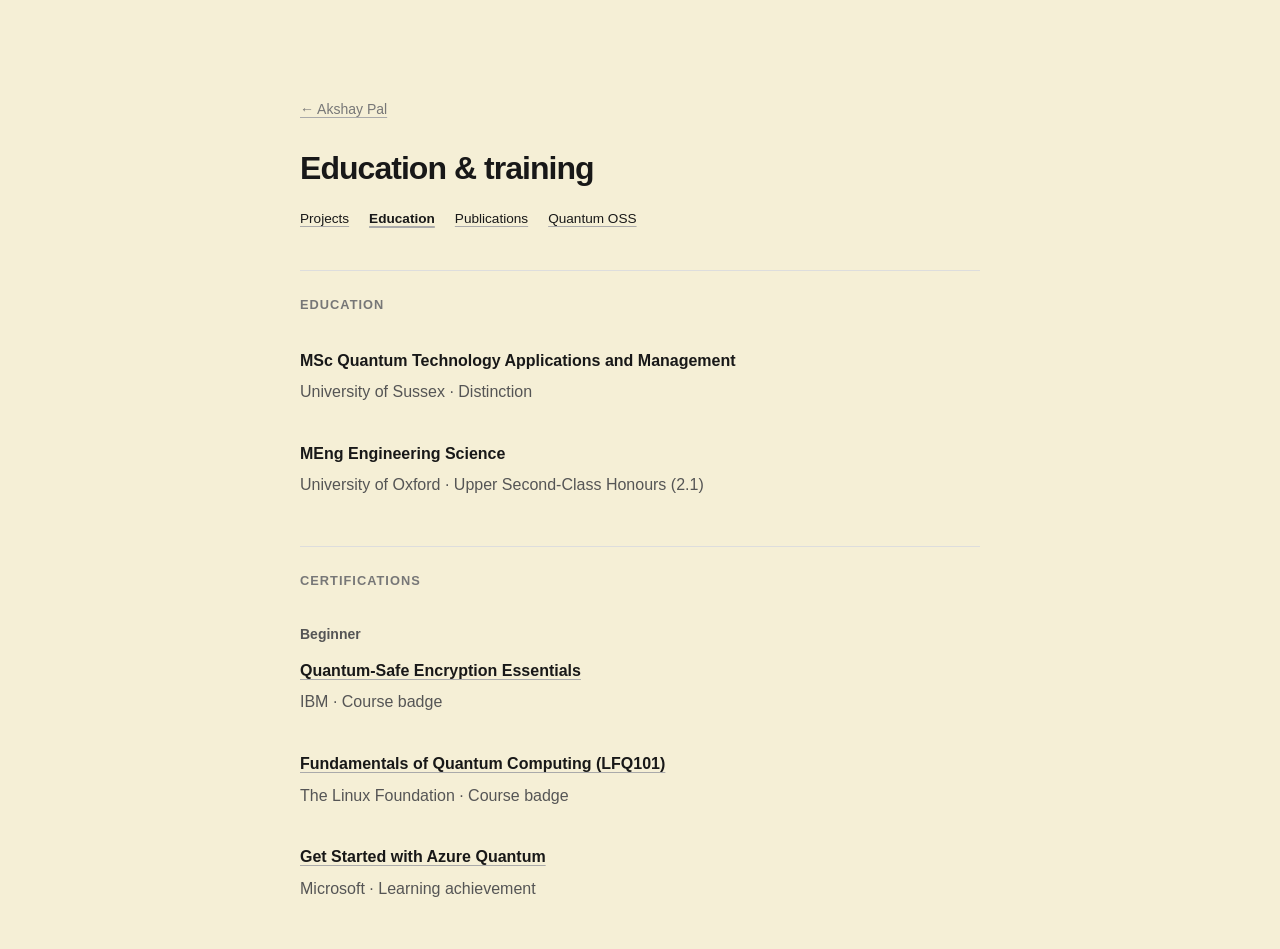
==== education.html @ 67215d75 "feat: add minimal profile homepage and section pages" ====
<!doctype html>
<html lang="en">

<head>
    <meta charset="utf-8">
    <meta name="viewport" content="width=device-width, initial-scale=1">
    <title>Education &amp; training — Akshay Pal</title>
    <meta name="description" content="Education &amp; training by Akshay Pal.">
    <link rel="stylesheet" href="styles.css">
</head>

<body>
    <main>
        <header class="page-header">
            <a class="home-link" href="index.html">&larr; Akshay Pal</a>
            <h1>Education &amp; training</h1>

            <nav class="page-nav" aria-label="Sections">
                <a href="projects.html">Projects</a>
                <a href="education.html" aria-current="page">Education</a>
                <a href="publications.html">Publications</a>
                <a href="quantum-oss.html">Quantum OSS</a>
            </nav>
        </header>

        <section aria-labelledby="education-heading">
            <h2 id="education-heading">Education</h2>

            <article>
                <h3>MSc Quantum Technology Applications and Management</h3>
                <p>University of Sussex &middot; Distinction</p>
            </article>

            <article>
                <h3>MEng Engineering Science</h3>
                <p>University of Oxford &middot; Upper Second-Class Honours (2.1)</p>
            </article>
        </section>

        <section aria-labelledby="certifications-heading">
            <h2 id="certifications-heading">Certifications</h2>

            <div class="credential-group">
                <h3>Beginner</h3>

                <article>
                    <h4><a href="https://www.credly.com/badges/38c3ec8c-734f-4260-9e45-064e26b77e6d/public_url">Quantum-Safe Encryption Essentials</a></h4>
                    <p>IBM &middot; Course badge</p>
                </article>

                <article>
                    <h4><a href="https://www.credly.com/badges/ec0a1e84-a243-4007-a065-0dcb7dc62eb7/public_url">Fundamentals of Quantum Computing (LFQ101)</a></h4>
                    <p>The Linux Foundation &middot; Course badge</p>
                </article>

                <article>
                    <h4><a href="https://learn.microsoft.com/en-us/users/akshaypal-7403/achievements/watmr35n">Get Started with Azure Quantum</a></h4>
                    <p>Microsoft &middot; Learning achievement</p>
                </article>
            </div>
        </section>
    </main>
</body>

</html>
---- styles.css ----
:root {
  color-scheme: light;
  font-family: Inter, ui-sans-serif, -apple-system, BlinkMacSystemFont, "Segoe UI", sans-serif;
  color: #181818;
  background: #f5efd6;
}

* {
  box-sizing: border-box;
}

body {
  margin: 0;
  font-size: 16px;
  line-height: 1.6;
}

main {
  width: min(100% - 40px, 680px);
  margin: 0 auto;
  padding: 96px 0 48px;
}

h1, h2, h3, h4, p {
  margin-top: 0;
}

h1 {
  margin-bottom: 20px;
  font-size: 2rem;
  font-weight: 600;
  letter-spacing: -0.03em;
  line-height: 1.25;
}

a {
  color: inherit;
  text-decoration-color: #aaa;
  text-underline-offset: 3px;
}

a:hover {
  text-decoration-color: #181818;
}

a:focus-visible,
.table-scroll:focus-visible {
  outline: 2px solid #181818;
  outline-offset: 4px;
}

nav {
  display: flex;
  flex-wrap: wrap;
  gap: 12px 20px;
}

.home {
  width: min(100% - 40px, 440px);
  min-height: 100svh;
  padding: 64px 0;
  display: flex;
  flex-direction: column;
  justify-content: center;
  gap: 32px;
}

.home-header {
  text-align: center;
}

.home-header h1 {
  margin-bottom: 16px;
}

.profile-photo {
  display: block;
  width: 144px;
  height: 144px;
  margin: 0 auto 24px;
  border-radius: 50%;
  object-fit: cover;
  object-position: center;
}

.profile-links {
  justify-content: center;
}

.section-buttons {
  display: grid;
  grid-template-columns: repeat(2, minmax(0, 1fr));
  gap: 12px;
}

.section-buttons a {
  display: flex;
  align-items: center;
  justify-content: center;
  min-height: 48px;
  padding: 12px 16px;
  border: 1px solid #bfb8a6;
  border-radius: 6px;
  font-size: 0.95rem;
  font-weight: 500;
  text-align: center;
  text-decoration: none;
}

.section-buttons a:hover {
  background: #181818;
  border-color: #181818;
  color: #f5efd6;
}

.page-header {
  margin-bottom: 40px;
}

.home-link {
  display: inline-block;
  margin-bottom: 28px;
  color: #777;
  font-size: 0.875rem;
}

.page-nav {
  font-size: 0.85rem;
}

.page-nav [aria-current="page"] {
  font-weight: 600;
  text-decoration-thickness: 2px;
}

section {
  border-top: 1px solid #ddd;
  padding-top: 24px;
}

section + section {
  margin-top: 48px;
}

h2 {
  margin-bottom: 32px;
  font-size: 0.8rem;
  font-weight: 600;
  letter-spacing: 0.08em;
  text-transform: uppercase;
  color: #777;
}

article {
  margin-bottom: 36px;
}

article:last-child {
  margin-bottom: 0;
}

h3, h4 {
  margin-bottom: 6px;
  font-size: 1rem;
  font-weight: 600;
}

#oss-heading {
  margin-bottom: 8px;
}

.oss-group + .oss-group {
  margin-top: 32px;
}

.oss-group h3,
.credential-group > h3 {
  margin-bottom: 12px;
  color: #555;
  font-size: 0.875rem;
}

.contribution-description {
  margin: 4px 0 0;
  color: #777;
  font-size: 0.8rem;
  line-height: 1.45;
}

article p,
.section-description {
  max-width: 590px;
  margin-bottom: 0;
  color: #555;
}

article p.publication-note {
  margin-top: 8px;
  font-size: 0.85rem;
  color: #777;
}

.oss-intro {
  margin-bottom: 32px;
  color: #777;
  font-size: 0.78rem;
  line-height: 1.5;
}

.table-scroll {
  max-width: 100%;
  overflow-x: auto;
}

.contributions-table {
  width: 100%;
  border-collapse: collapse;
  font-size: 0.85rem;
  line-height: 1.5;
}

.contributions-table th,
.contributions-table td {
  padding: 10px 12px 10px 0;
  border-bottom: 1px solid #ded8c8;
  text-align: left;
  vertical-align: top;
}

.contributions-table th {
  color: #777;
  font-weight: 600;
}

.contributions-table td:first-child {
  overflow-wrap: anywhere;
}

.contributions-table td:last-child {
  white-space: nowrap;
}

.contributions-table th:last-child,
.contributions-table td:last-child {
  padding-right: 0;
}

@media (max-width: 520px) {
  main {
    padding-top: 48px;
  }

  .home {
    padding: 48px 0;
  }

  .contributions-table {
    min-width: 540px;
  }
}
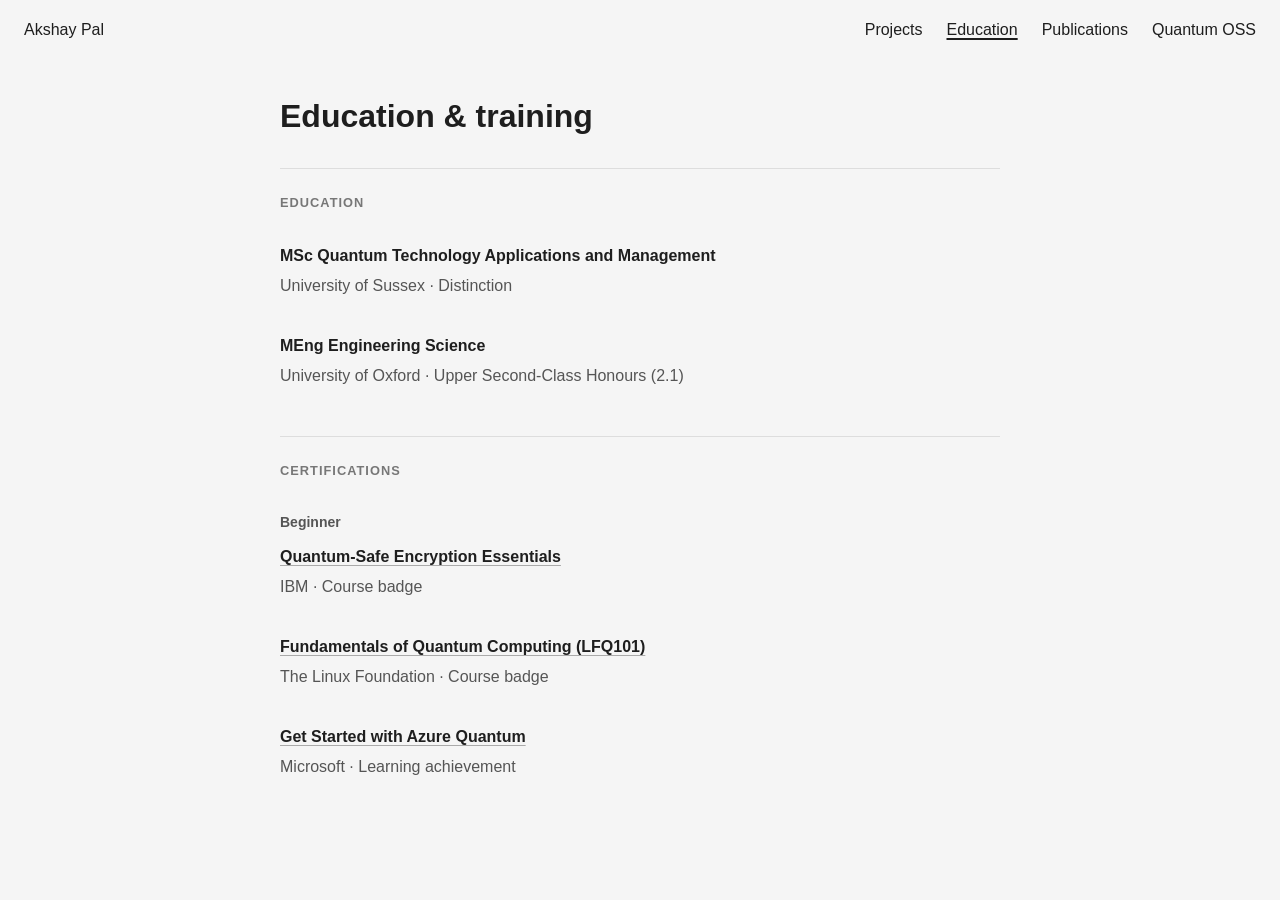
==== commit 37cf59ee: "feat: match reference layout and add profile portrait" ====
--- a/education.html
+++ b/education.html
@@ -10,17 +10,20 @@
 </head>
 
 <body>
+    <header class="site-header">
+        <a class="home-link" href="index.html" aria-label="Akshay Pal — home">Akshay Pal</a>
+
+        <nav class="page-nav" aria-label="Sections">
+            <a href="projects.html">Projects</a>
+            <a href="education.html" aria-current="page">Education</a>
+            <a href="publications.html">Publications</a>
+            <a href="quantum-oss.html">Quantum OSS</a>
+        </nav>
+    </header>
+
     <main>
         <header class="page-header">
-            <a class="home-link" href="index.html">&larr; Akshay Pal</a>
             <h1>Education &amp; training</h1>
-
-            <nav class="page-nav" aria-label="Sections">
-                <a href="projects.html">Projects</a>
-                <a href="education.html" aria-current="page">Education</a>
-                <a href="publications.html">Publications</a>
-                <a href="quantum-oss.html">Quantum OSS</a>
-            </nav>
         </header>
 
         <section aria-labelledby="education-heading">
--- a/styles.css
+++ b/styles.css
@@ -1,8 +1,8 @@
 :root {
   color-scheme: light;
-  font-family: Inter, ui-sans-serif, -apple-system, BlinkMacSystemFont, "Segoe UI", sans-serif;
-  color: #181818;
-  background: #f5efd6;
+  font-family: -apple-system, BlinkMacSystemFont, "Segoe UI", Roboto, Oxygen, Ubuntu, Cantarell, "Open Sans", "Helvetica Neue", sans-serif;
+  color: #1e1e1e;
+  background: #f5f5f5;
 }
 
 * {
@@ -12,13 +12,13 @@
 body {
   margin: 0;
   font-size: 16px;
-  line-height: 1.6;
+  line-height: 1.5;
 }
 
 main {
-  width: min(100% - 40px, 680px);
+  width: min(100% - 48px, 720px);
   margin: 0 auto;
-  padding: 96px 0 48px;
+  padding: 36px 0 64px;
 }
 
 h1, h2, h3, h4, p {
@@ -28,8 +28,7 @@
 h1 {
   margin-bottom: 20px;
   font-size: 2rem;
-  font-weight: 600;
-  letter-spacing: -0.03em;
+  font-weight: 700;
   line-height: 1.25;
 }
 
@@ -40,12 +39,12 @@
 }
 
 a:hover {
-  text-decoration-color: #181818;
+  text-decoration-color: #1e1e1e;
 }
 
 a:focus-visible,
 .table-scroll:focus-visible {
-  outline: 2px solid #181818;
+  outline: 2px solid #1e1e1e;
   outline-offset: 4px;
 }
 
@@ -56,40 +55,48 @@
 }
 
 .home {
-  width: min(100% - 40px, 440px);
+  width: min(100% - 48px, 680px);
   min-height: 100svh;
   padding: 64px 0;
   display: flex;
   flex-direction: column;
   justify-content: center;
-  gap: 32px;
-}
-
-.home-header {
-  text-align: center;
+  gap: 24px;
 }
 
 .home-header h1 {
-  margin-bottom: 16px;
+  margin-bottom: 12px;
+  font-size: 2.5rem;
+  line-height: 1.2;
 }
 
 .profile-photo {
+  position: relative;
+  width: 160px;
+  height: 160px;
+  margin-bottom: 12px;
+  border-radius: 50%;
+  overflow: hidden;
+  background: #d6d6d6;
+}
+
+.profile-photo img {
+  /* Frame a 600px square at (480, 520) in the original 1536 × 2048 photo. */
+  position: absolute;
   display: block;
-  width: 144px;
-  height: 144px;
-  margin: 0 auto 24px;
-  border-radius: 50%;
-  object-fit: cover;
-  object-position: center;
-}
-
-.profile-links {
-  justify-content: center;
+  width: 256%;
+  max-width: none;
+  height: auto;
+  left: -80%;
+  top: -86.6667%;
+}
+
+.cv-note {
+  margin: 16px 0 0;
 }
 
 .section-buttons {
-  display: grid;
-  grid-template-columns: repeat(2, minmax(0, 1fr));
+  display: flex;
   gap: 12px;
 }
 
@@ -97,39 +104,67 @@
   display: flex;
   align-items: center;
   justify-content: center;
-  min-height: 48px;
-  padding: 12px 16px;
-  border: 1px solid #bfb8a6;
-  border-radius: 6px;
-  font-size: 0.95rem;
-  font-weight: 500;
+  min-height: 44px;
+  padding: 10px 16px;
+  border-radius: 8px;
+  background: #d6d6d6;
   text-align: center;
   text-decoration: none;
 }
 
 .section-buttons a:hover {
-  background: #181818;
-  border-color: #181818;
-  color: #f5efd6;
+  background: #cbd1de;
+}
+
+.site-header {
+  display: flex;
+  flex-wrap: wrap;
+  align-items: center;
+  justify-content: space-between;
+  gap: 0 32px;
+  padding: 0 24px;
+  min-height: 60px;
 }
 
 .page-header {
-  margin-bottom: 40px;
+  margin-bottom: 32px;
+}
+
+.page-header h1 {
+  margin-bottom: 0;
 }
 
 .home-link {
-  display: inline-block;
-  margin-bottom: 28px;
-  color: #777;
-  font-size: 0.875rem;
+  display: inline-flex;
+  align-items: center;
+  min-height: 60px;
+  text-decoration: none;
+}
+
+.home-link:hover {
+  text-decoration: underline;
 }
 
 .page-nav {
-  font-size: 0.85rem;
+  max-width: 100%;
+  margin-left: auto;
+  justify-content: flex-end;
+  gap: 0 24px;
+}
+
+.page-nav a {
+  display: inline-flex;
+  align-items: center;
+  min-height: 44px;
+  text-decoration: none;
+}
+
+.page-nav a:hover {
+  text-decoration: underline;
 }
 
 .page-nav [aria-current="page"] {
-  font-weight: 600;
+  text-decoration: underline;
   text-decoration-thickness: 2px;
 }
 
@@ -222,7 +257,7 @@
 .contributions-table th,
 .contributions-table td {
   padding: 10px 12px 10px 0;
-  border-bottom: 1px solid #ded8c8;
+  border-bottom: 1px solid #ddd;
   text-align: left;
   vertical-align: top;
 }
@@ -247,13 +282,21 @@
 
 @media (max-width: 520px) {
   main {
-    padding-top: 48px;
+    padding-top: 32px;
   }
 
   .home {
     padding: 48px 0;
   }
 
+  .site-header {
+    padding-bottom: 8px;
+  }
+
+  .page-nav {
+    gap: 0 20px;
+  }
+
   .contributions-table {
     min-width: 540px;
   }
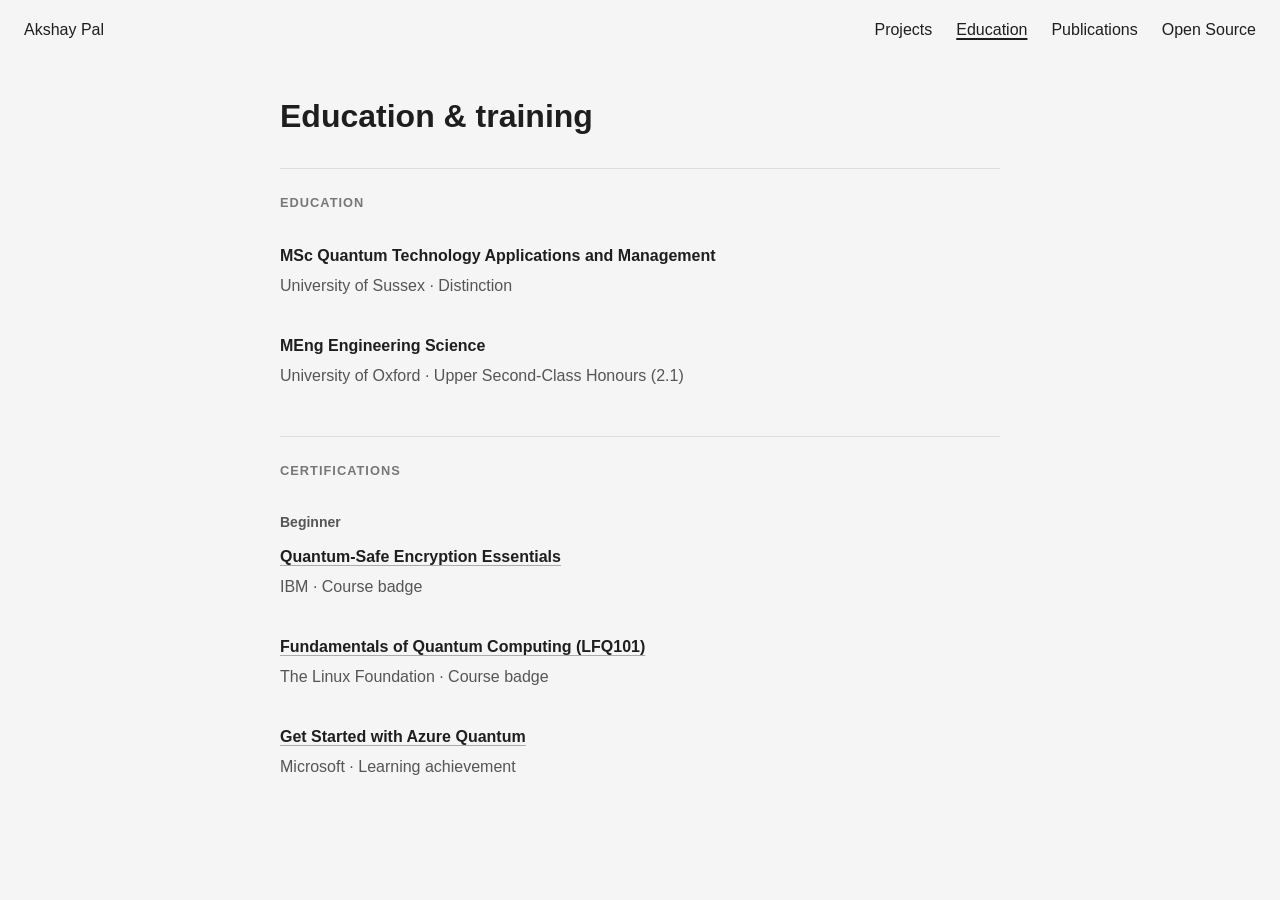
==== commit 10d7eff4: "feat: highlight quantum experience and open-source contributions" ====
--- a/education.html
+++ b/education.html
@@ -17,7 +17,7 @@
             <a href="projects.html">Projects</a>
             <a href="education.html" aria-current="page">Education</a>
             <a href="publications.html">Publications</a>
-            <a href="quantum-oss.html">Quantum OSS</a>
+            <a href="quantum-oss.html">Open Source</a>
         </nav>
     </header>
 
--- a/styles.css
+++ b/styles.css
@@ -229,17 +229,12 @@
   color: #555;
 }
 
-article p.publication-note {
-  margin-top: 8px;
-  font-size: 0.85rem;
-  color: #777;
+article p + p {
+  margin-top: 12px;
 }
 
 .oss-intro {
   margin-bottom: 32px;
-  color: #777;
-  font-size: 0.78rem;
-  line-height: 1.5;
 }
 
 .table-scroll {
@@ -298,6 +293,6 @@
   }
 
   .contributions-table {
-    min-width: 540px;
-  }
-}
+    min-width: 640px;
+  }
+}
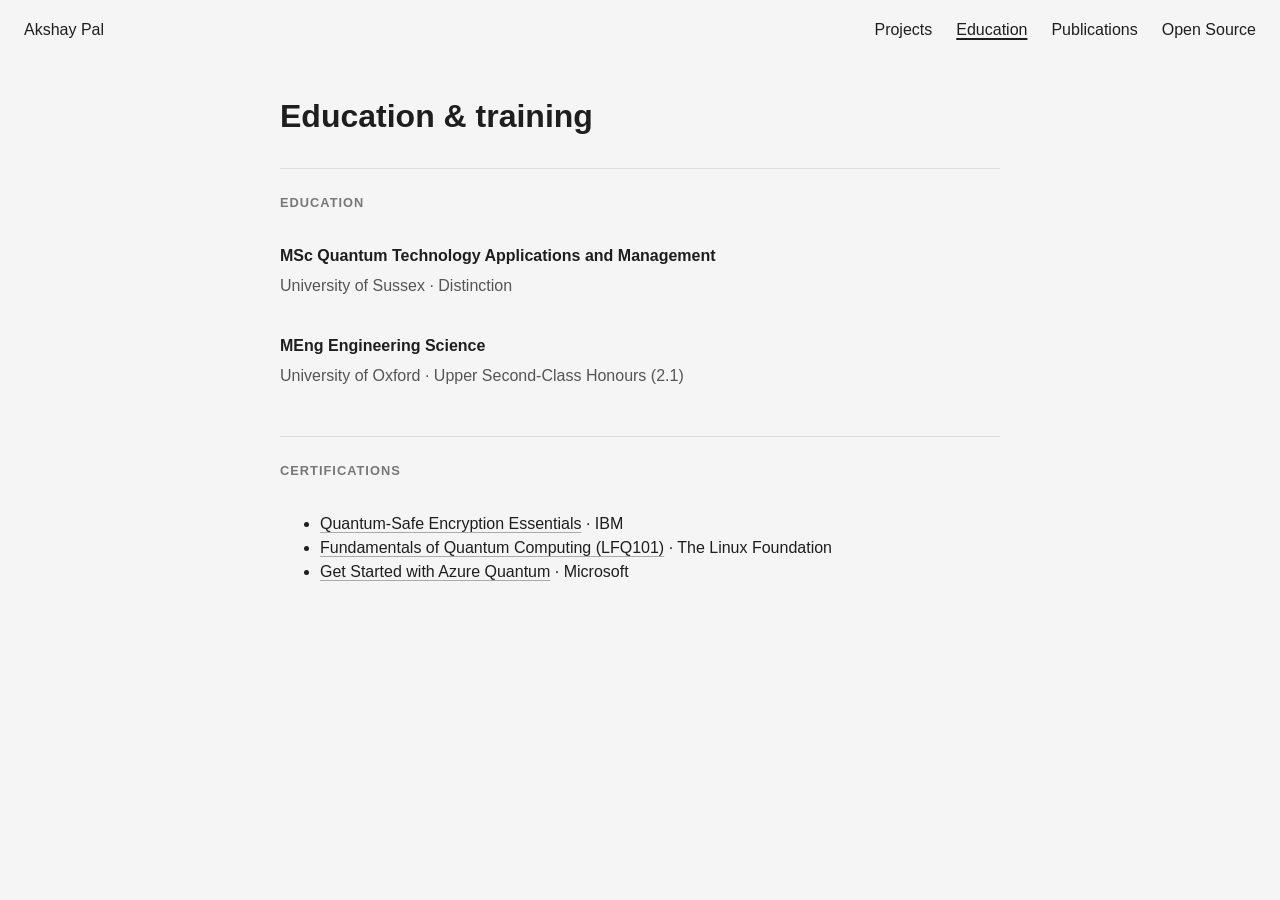
==== commit 7e7c2735: "style: streamline education.html" ====
--- a/education.html
+++ b/education.html
@@ -43,24 +43,20 @@
         <section aria-labelledby="certifications-heading">
             <h2 id="certifications-heading">Certifications</h2>
 
-            <div class="credential-group">
-                <h3>Beginner</h3>
-
-                <article>
-                    <h4><a href="https://www.credly.com/badges/38c3ec8c-734f-4260-9e45-064e26b77e6d/public_url">Quantum-Safe Encryption Essentials</a></h4>
-                    <p>IBM &middot; Course badge</p>
-                </article>
-
-                <article>
-                    <h4><a href="https://www.credly.com/badges/ec0a1e84-a243-4007-a065-0dcb7dc62eb7/public_url">Fundamentals of Quantum Computing (LFQ101)</a></h4>
-                    <p>The Linux Foundation &middot; Course badge</p>
-                </article>
-
-                <article>
-                    <h4><a href="https://learn.microsoft.com/en-us/users/akshaypal-7403/achievements/watmr35n">Get Started with Azure Quantum</a></h4>
-                    <p>Microsoft &middot; Learning achievement</p>
-                </article>
-            </div>
+            <ul class="credentials-list">
+                <li>
+                    <a href="https://www.credly.com/badges/38c3ec8c-734f-4260-9e45-064e26b77e6d/public_url">Quantum-Safe Encryption Essentials</a>
+                    <span class="credential-issuer">&middot; IBM</span>
+                </li>
+                <li>
+                    <a href="https://www.credly.com/badges/ec0a1e84-a243-4007-a065-0dcb7dc62eb7/public_url">Fundamentals of Quantum Computing (LFQ101)</a>
+                    <span class="credential-issuer">&middot; The Linux Foundation</span>
+                </li>
+                <li>
+                    <a href="https://learn.microsoft.com/en-us/users/akshaypal-7403/achievements/watmr35n">Get Started with Azure Quantum</a>
+                    <span class="credential-issuer">&middot; Microsoft</span>
+                </li>
+            </ul>
         </section>
     </main>
 </body>
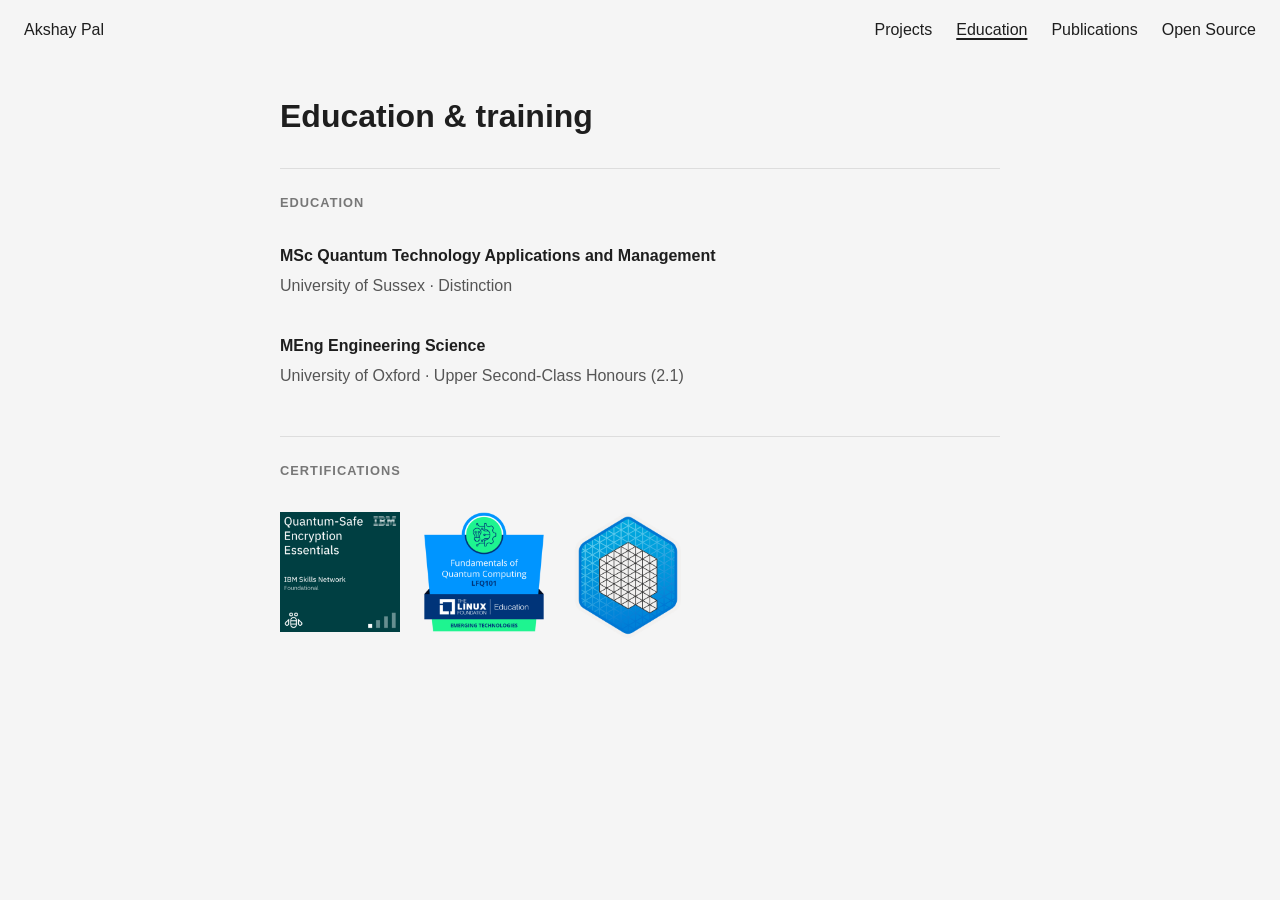
==== commit 25be3582: "feat: display education credentials as clickable badges" ====
--- a/education.html
+++ b/education.html
@@ -43,18 +43,24 @@
         <section aria-labelledby="certifications-heading">
             <h2 id="certifications-heading">Certifications</h2>
 
-            <ul class="credentials-list">
+            <ul class="credential-badges" role="list">
                 <li>
-                    <a href="https://www.credly.com/badges/38c3ec8c-734f-4260-9e45-064e26b77e6d/public_url">Quantum-Safe Encryption Essentials</a>
-                    <span class="credential-issuer">&middot; IBM</span>
+                    <a href="https://www.credly.com/badges/38c3ec8c-734f-4260-9e45-064e26b77e6d/public_url">
+                        <img src="assets/badges/ibm-quantum-safe.webp" width="384" height="384"
+                            alt="Quantum-Safe Encryption Essentials — IBM">
+                    </a>
                 </li>
                 <li>
-                    <a href="https://www.credly.com/badges/ec0a1e84-a243-4007-a065-0dcb7dc62eb7/public_url">Fundamentals of Quantum Computing (LFQ101)</a>
-                    <span class="credential-issuer">&middot; The Linux Foundation</span>
+                    <a href="https://www.credly.com/badges/ec0a1e84-a243-4007-a065-0dcb7dc62eb7/public_url">
+                        <img src="assets/badges/linux-foundation-lfq101.webp" width="384" height="384"
+                            alt="Fundamentals of Quantum Computing (LFQ101) — The Linux Foundation">
+                    </a>
                 </li>
                 <li>
-                    <a href="https://learn.microsoft.com/en-us/users/akshaypal-7403/achievements/watmr35n">Get Started with Azure Quantum</a>
-                    <span class="credential-issuer">&middot; Microsoft</span>
+                    <a href="https://learn.microsoft.com/en-us/users/akshaypal-7403/achievements/watmr35n">
+                        <img src="assets/badges/azure-quantum.png" width="181" height="191"
+                            alt="Get Started with Azure Quantum — Microsoft">
+                    </a>
                 </li>
             </ul>
         </section>
--- a/styles.css
+++ b/styles.css
@@ -208,8 +208,7 @@
   margin-top: 32px;
 }
 
-.oss-group h3,
-.credential-group > h3 {
+.oss-group h3 {
   margin-bottom: 12px;
   color: #555;
   font-size: 0.875rem;
@@ -243,6 +242,7 @@
 }
 
 .contributions-table {
+  table-layout: fixed;
   width: 100%;
   border-collapse: collapse;
   font-size: 0.85rem;
@@ -296,3 +296,59 @@
     min-width: 640px;
   }
 }
+
+/* Shared column widths keep both contribution tables aligned. */
+.repository-column { width: 28%; }
+.language-column { width: 11%; }
+.pull-request-column { width: 45%; }
+.merged-column { width: 16%; }
+
+.contributions-table code,
+.pr-number {
+  font-family: ui-monospace, SFMono-Regular, Menlo, Consolas, monospace;
+  font-size: 0.95em;
+}
+
+.pr-number {
+  color: #666;
+  white-space: nowrap;
+}
+
+.credential-badges {
+  display: grid;
+  grid-template-columns: repeat(3, minmax(0, 1fr));
+  gap: clamp(12px, 3vw, 24px);
+  width: min(100%, 408px);
+  list-style: none;
+  padding: 0;
+  margin: 0;
+}
+
+.credential-badges a {
+  display: grid;
+  place-items: center;
+  aspect-ratio: 1;
+}
+
+.credential-badges img {
+  display: block;
+  width: 100%;
+  height: 100%;
+  object-fit: contain;
+}
+
+@media (prefers-reduced-motion: no-preference) {
+  .credential-badges img {
+    transition: transform 160ms ease;
+  }
+
+  .credential-badges a:focus-visible img {
+    transform: scale(1.06);
+  }
+}
+
+@media (hover: hover) and (prefers-reduced-motion: no-preference) {
+  .credential-badges a:hover img {
+    transform: scale(1.06);
+  }
+}
